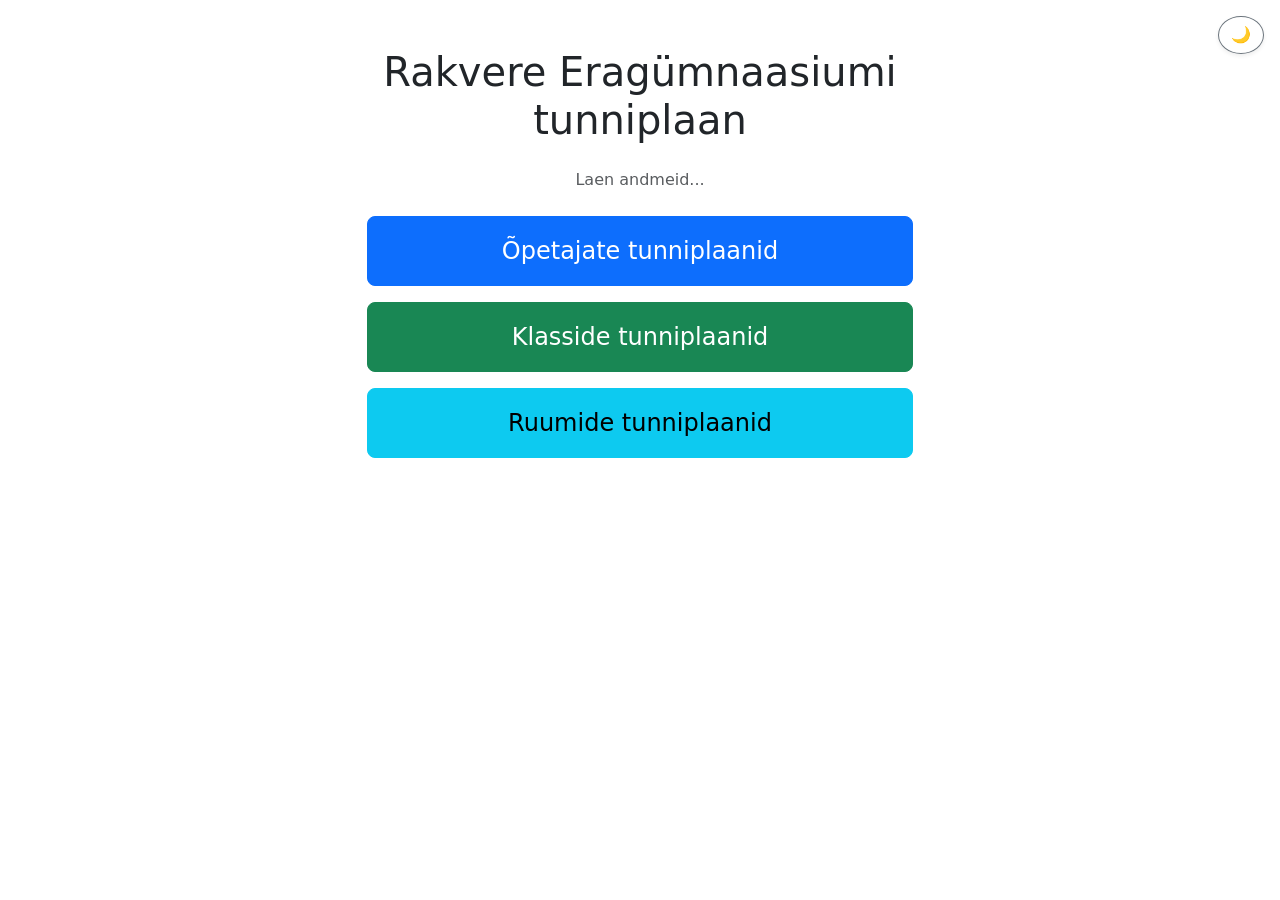
==== docs/index.html @ 477e6d08 "Rename index.html to index.html" ====
<!DOCTYPE html>
<html lang="et" id="html-root" data-bs-theme="light">
<head>
    <meta charset="UTF-8">
    <meta name="viewport" content="width=device-width, initial-scale=1.0">
    <title>Rakvere Eragümnaasiumi tunniplaan</title>
    <link href="https://cdn.jsdelivr.net/npm/bootstrap@5.3.3/dist/css/bootstrap.min.css" rel="stylesheet">
    <link href="./assets/css/style.css" rel="stylesheet">
    <style>
        body {
            transition: background-color 0.3s, color 0.3s;
        }
    </style>
</head>
<body class="container mt-5">

    <div class="position-absolute top-0 end-0 p-3" style="z-index: 1050;">
        <button class="btn btn-outline-secondary rounded-circle shadow-sm" id="theme-toggle" title="Vaheta teemat (Dark/Light)">
            <span id="theme-icon">🌙</span>
        </button>
    </div>

    <div class="row justify-content-center">
        <div class="col-md-6 text-center">

            <h1 class="mb-4">Rakvere Eragümnaasiumi tunniplaan</h1>

            <p class="text-muted mb-4" id="last-updated-text">Laen andmeid...</p>

            <div class="d-grid gap-3" id="main-menu">
                <a href="./opetajad.html" class="btn btn-primary btn-lg fs-4 py-3">
                    Õpetajate tunniplaanid
                </a>
                <a href="./klassid.html" class="btn btn-success btn-lg fs-4 py-3">
                    Klasside tunniplaanid
                </a>
                <a href="./ruumid.html" class="btn btn-info btn-lg fs-4 py-3">
                    Ruumide tunniplaanid
                </a>
            </div>

            <div id="home-error" class="alert alert-danger mt-4 d-none" role="alert">
                Tunniplaani andmeid ei õnnestunud laadida.
            </div>

        </div>
    </div>

    <script src="https://cdn.jsdelivr.net/npm/bootstrap@5.3.3/dist/js/bootstrap.bundle.min.js"></script>
    <script src="./assets/js/app.js"></script>
    <script>
        document.addEventListener('DOMContentLoaded', async () => {
            initTheme();

            const data = await loadTimetableData();
            const lastUpdatedEl = document.getElementById('last-updated-text');
            const errorEl = document.getElementById('home-error');

            if (!data) {
                lastUpdatedEl.textContent = 'Andmed puuduvad.';
                errorEl.classList.remove('d-none');
                initHomeLogic();
                return;
            }

            const lastUpdated = data.meta?.last_updated || 'Teadmata';
            lastUpdatedEl.textContent = `Plaani viimane uuendus: ${lastUpdated}`;

            initHomeLogic();
        });
    </script>
</body>
</html>
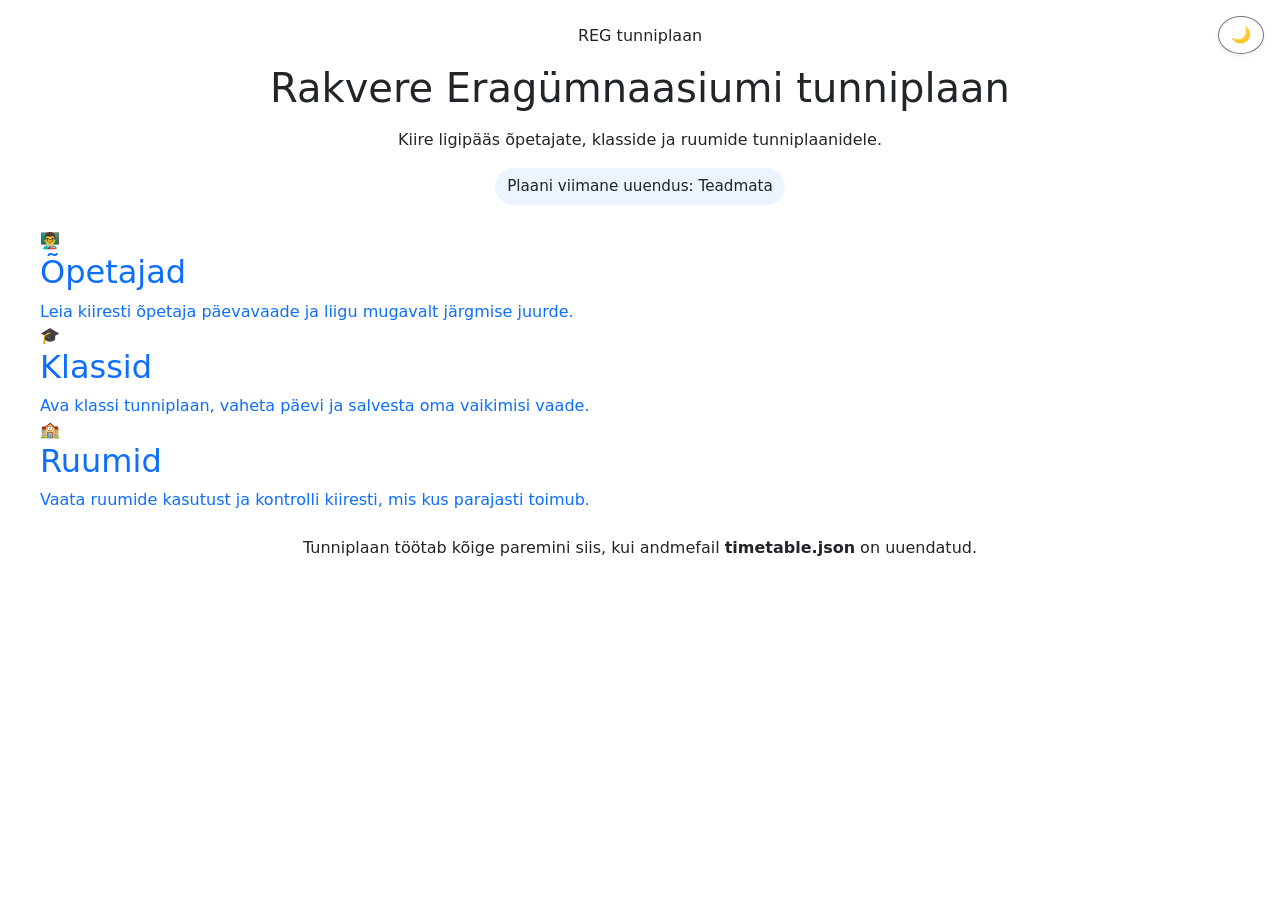
==== commit 7d6663c0: "Update index.html" ====
--- a/docs/index.html
+++ b/docs/index.html
@@ -6,44 +6,67 @@
     <title>Rakvere Eragümnaasiumi tunniplaan</title>
     <link href="https://cdn.jsdelivr.net/npm/bootstrap@5.3.3/dist/css/bootstrap.min.css" rel="stylesheet">
     <link href="./assets/css/style.css" rel="stylesheet">
-    <style>
-        body {
-            transition: background-color 0.3s, color 0.3s;
-        }
-    </style>
 </head>
-<body class="container mt-5">
+<body class="container-fluid py-3 py-md-4">
 
-    <div class="position-absolute top-0 end-0 p-3" style="z-index: 1050;">
+    <div class="position-fixed top-0 end-0 p-3" style="z-index: 1050;">
         <button class="btn btn-outline-secondary rounded-circle shadow-sm" id="theme-toggle" title="Vaheta teemat (Dark/Light)">
             <span id="theme-icon">🌙</span>
         </button>
     </div>
 
-    <div class="row justify-content-center">
-        <div class="col-md-6 text-center">
+    <div class="page-shell">
 
-            <h1 class="mb-4">Rakvere Eragümnaasiumi tunniplaan</h1>
+        <div class="home-hero-card mb-4">
+            <div class="home-hero-banner">
+                <div class="d-flex flex-column align-items-center text-center">
+                    <div class="home-badge mb-3">REG tunniplaan</div>
+                    <h1 class="home-title mb-3">Rakvere Eragümnaasiumi tunniplaan</h1>
+                    <p class="home-subtitle mb-3">
+                        Kiire ligipääs õpetajate, klasside ja ruumide tunniplaanidele.
+                    </p>
 
-            <p class="text-muted mb-4" id="last-updated-text">Laen andmeid...</p>
+                    <div id="last-updated-text" class="meta-chip">
+                        Laen andmeid...
+                    </div>
+                </div>
+            </div>
+        </div>
 
-            <div class="d-grid gap-3" id="main-menu">
-                <a href="./opetajad.html" class="btn btn-primary btn-lg fs-4 py-3">
-                    Õpetajate tunniplaanid
-                </a>
-                <a href="./klassid.html" class="btn btn-success btn-lg fs-4 py-3">
-                    Klasside tunniplaanid
-                </a>
-                <a href="./ruumid.html" class="btn btn-info btn-lg fs-4 py-3">
-                    Ruumide tunniplaanid
-                </a>
-            </div>
+        <div id="home-error" class="alert alert-danger d-none mb-4" role="alert">
+            Tunniplaani andmeid ei õnnestunud laadida.
+        </div>
 
-            <div id="home-error" class="alert alert-danger mt-4 d-none" role="alert">
-                Tunniplaani andmeid ei õnnestunud laadida.
-            </div>
+        <div id="main-menu" class="home-menu-grid">
+            <a href="./opetajad.html" class="home-nav-card card-teachers text-decoration-none">
+                <div class="home-nav-icon">👨‍🏫</div>
+                <div class="home-nav-content">
+                    <h2 class="home-nav-title">Õpetajad</h2>
+                    <p class="home-nav-text mb-0">Leia kiiresti õpetaja päevavaade ja liigu mugavalt järgmise juurde.</p>
+                </div>
+            </a>
 
+            <a href="./klassid.html" class="home-nav-card card-classes text-decoration-none">
+                <div class="home-nav-icon">🎓</div>
+                <div class="home-nav-content">
+                    <h2 class="home-nav-title">Klassid</h2>
+                    <p class="home-nav-text mb-0">Ava klassi tunniplaan, vaheta päevi ja salvesta oma vaikimisi vaade.</p>
+                </div>
+            </a>
+
+            <a href="./ruumid.html" class="home-nav-card card-rooms text-decoration-none">
+                <div class="home-nav-icon">🏫</div>
+                <div class="home-nav-content">
+                    <h2 class="home-nav-title">Ruumid</h2>
+                    <p class="home-nav-text mb-0">Vaata ruumide kasutust ja kontrolli kiiresti, mis kus parajasti toimub.</p>
+                </div>
+            </a>
         </div>
+
+        <div class="home-footer-note text-center mt-4">
+            Tunniplaan töötab kõige paremini siis, kui andmefail <strong>timetable.json</strong> on uuendatud.
+        </div>
+
     </div>
 
     <script src="https://cdn.jsdelivr.net/npm/bootstrap@5.3.3/dist/js/bootstrap.bundle.min.js"></script>
--- a/docs/assets/css/style.css
+++ b/docs/assets/css/style.css
@@ -0,0 +1,382 @@
+body {
+    background-color: var(--bs-body-bg);
+    color: var(--bs-body-color);
+    transition: background-color 0.3s ease, color 0.3s ease;
+}
+
+[data-bs-theme="dark"] .navbar-light.bg-light {
+    background-color: #212529 !important;
+    border-bottom: 1px solid #373b3e;
+}
+
+[data-bs-theme="dark"] .navbar-light .navbar-brand,
+[data-bs-theme="dark"] .navbar-light .nav-link {
+    color: #e9ecef !important;
+}
+
+[data-bs-theme="dark"] .navbar-toggler-icon {
+    filter: invert(1) grayscale(100%) brightness(200%);
+}
+
+[data-bs-theme="dark"] .navbar-toggler {
+    border-color: rgba(255,255,255,0.5);
+}
+
+[data-bs-theme="dark"] .table-light th {
+    background-color: #2c3034 !important;
+    color: #fff !important;
+    border-color: #373b3e;
+}
+
+[data-bs-theme="dark"] .card-header.bg-light {
+    background-color: #2c3034 !important;
+    color: #e9ecef !important;
+    border-bottom: 1px solid #373b3e;
+}
+
+[data-bs-theme="dark"] .card {
+    background-color: #212529;
+    border-color: #373b3e;
+}
+
+#search-results {
+    position: absolute;
+    width: 100%;
+    z-index: 1000;
+    max-height: 300px;
+    overflow-y: auto;
+    border-top: none;
+    background: var(--bs-body-bg);
+    border: 1px solid rgba(0,0,0,.125);
+    border-radius: 0 0 .25rem .25rem;
+}
+
+[data-bs-theme="dark"] #search-results {
+    background: #2b3035;
+    border-color: #495057;
+}
+
+[data-bs-theme="dark"] #search-results .list-group-item {
+    background-color: #2b3035;
+    color: #dee2e6;
+    border-color: #495057;
+}
+
+[data-bs-theme="dark"] #search-results .list-group-item:hover,
+[data-bs-theme="dark"] #search-results .list-group-item.active {
+    background-color: #0d6efd;
+    color: #fff;
+}
+
+.current-lesson {
+    border-left: 5px solid var(--bs-primary) !important;
+}
+
+[data-bs-theme="dark"] .current-lesson .card-body,
+[data-bs-theme="dark"] .current-lesson .card-header,
+[data-bs-theme="dark"] .current-lesson .lesson-row {
+    background-color: rgba(13, 110, 253, 0.2) !important;
+}
+
+[data-bs-theme="light"] .current-lesson .card-body,
+[data-bs-theme="light"] .current-lesson .card-header,
+[data-bs-theme="light"] .current-lesson .lesson-row {
+    background-color: var(--bs-primary-bg-subtle) !important;
+}
+
+.lesson-row.current-lesson td {
+    background-color: inherit !important;
+}
+
+.title-container {
+    display: flex;
+    justify-content: space-between;
+    align-items: center;
+    gap: 1rem;
+}
+
+.title-container h2 {
+    margin-bottom: 0;
+    flex-grow: 1;
+}
+
+.title-nav {
+    flex-shrink: 0;
+}
+
+@media print {
+    .no-print {
+        display: none !important;
+    }
+
+    body {
+        margin: 0;
+        padding: 0;
+        background-color: #fff !important;
+        color: #000 !important;
+        -webkit-print-color-adjust: exact !important;
+        print-color-adjust: exact !important;
+    }
+
+    .container-fluid {
+        padding: 0 !important;
+    }
+
+    .print-table th, .print-table td {
+        font-size: 8pt;
+        border: 1px solid #666 !important;
+        color: #000 !important;
+    }
+
+    tr {
+        page-break-inside: avoid;
+    }
+
+    .lesson-block {
+        border: none;
+        padding: 0;
+    }
+
+    @page {
+        margin: 1cm;
+    }
+}
+
+.print-table {
+    table-layout: fixed;
+    width: 100%;
+    border-collapse: collapse;
+}
+
+.print-table th, .print-table td {
+    border: 1px solid #666;
+    padding: 0.25rem;
+    text-align: left;
+    vertical-align: top;
+    height: auto;
+    min-height: 40px;
+    word-wrap: break-word;
+    font-size: 0.9rem;
+}
+
+.print-table th:first-child,
+.print-table td:first-child {
+    width: 12%;
+    text-align: center;
+    vertical-align: middle;
+    background-color: #f8f9fa;
+}
+
+.print-table th:not(:first-child),
+.print-table td:not(:first-child) {
+    width: 17.6%;
+}
+
+.lesson-block {
+    font-size: 0.85rem;
+    margin-bottom: 4px;
+    padding: 4px;
+    border-radius: 4px;
+    background-color: #fff;
+    border: 1px solid #eee;
+    color: #000;
+}
+
+.lesson-block:last-child {
+    margin-bottom: 0;
+}
+.page-shell {
+    max-width: 1200px;
+    margin: 0 auto;
+}
+
+.topbar-card,
+.hero-card,
+.section-card,
+.mobile-card-wrap {
+    border: 1px solid rgba(0,0,0,0.08);
+    border-radius: 1.25rem;
+    box-shadow: 0 10px 30px rgba(0,0,0,0.06);
+    background: var(--bs-body-bg);
+}
+
+[data-bs-theme="dark"] .topbar-card,
+[data-bs-theme="dark"] .hero-card,
+[data-bs-theme="dark"] .section-card,
+[data-bs-theme="dark"] .mobile-card-wrap {
+    border-color: rgba(255,255,255,0.08);
+    box-shadow: 0 10px 30px rgba(0,0,0,0.22);
+}
+
+.hero-card {
+    overflow: hidden;
+}
+
+.hero-banner {
+    background:
+        radial-gradient(circle at top right, rgba(13,110,253,0.22), transparent 35%),
+        radial-gradient(circle at bottom left, rgba(25,135,84,0.16), transparent 35%),
+        linear-gradient(135deg, rgba(13,110,253,0.08), rgba(13,110,253,0.02));
+    padding: 1.25rem 1.25rem 1rem;
+}
+
+.hero-title-row {
+    display: grid;
+    grid-template-columns: auto 1fr auto;
+    gap: 0.75rem;
+    align-items: center;
+}
+
+.hero-nav-btn {
+    width: 48px;
+    height: 48px;
+    border-radius: 999px;
+    display: inline-flex;
+    align-items: center;
+    justify-content: center;
+    font-size: 1.25rem;
+    text-decoration: none;
+}
+
+.hero-title {
+    margin: 0;
+    font-size: clamp(1.35rem, 2.4vw, 2.15rem);
+    line-height: 1.15;
+    font-weight: 700;
+}
+
+.hero-subtitle {
+    margin-top: 0.5rem;
+    color: var(--bs-secondary-color);
+}
+
+.meta-chip {
+    display: inline-flex;
+    align-items: center;
+    gap: 0.45rem;
+    padding: 0.45rem 0.75rem;
+    border-radius: 999px;
+    background: rgba(13,110,253,0.08);
+    color: var(--bs-body-color);
+    font-size: 0.95rem;
+}
+
+.toolbar-grid {
+    display: grid;
+    grid-template-columns: 1fr auto;
+    gap: 1rem;
+    align-items: center;
+}
+
+.day-scroll {
+    display: flex;
+    gap: 0.5rem;
+    flex-wrap: wrap;
+}
+
+.action-row {
+    display: flex;
+    gap: 0.5rem;
+    flex-wrap: wrap;
+    justify-content: flex-end;
+}
+
+.action-row .btn {
+    border-radius: 999px;
+}
+
+.desktop-table-wrap {
+    padding: 0.5rem;
+}
+
+.desktop-table-wrap table {
+    margin-bottom: 0;
+}
+
+.desktop-table-wrap thead th {
+    position: sticky;
+    top: 0;
+    z-index: 2;
+}
+
+.desktop-table-wrap td,
+.desktop-table-wrap th {
+    vertical-align: middle;
+}
+
+.mobile-list {
+    display: grid;
+    gap: 1rem;
+}
+
+.mobile-card-wrap {
+    overflow: hidden;
+}
+
+.mobile-section-title {
+    font-size: 0.95rem;
+    color: var(--bs-secondary-color);
+    margin-bottom: 0.75rem;
+    font-weight: 600;
+    letter-spacing: 0.02em;
+    text-transform: uppercase;
+}
+
+.helper-note {
+    font-size: 0.92rem;
+    color: var(--bs-secondary-color);
+}
+
+.sticky-toolbar {
+    position: sticky;
+    top: 0.75rem;
+    z-index: 20;
+    backdrop-filter: blur(10px);
+}
+
+@media (max-width: 991.98px) {
+    .toolbar-grid {
+        grid-template-columns: 1fr;
+    }
+
+    .action-row {
+        justify-content: flex-start;
+    }
+
+    .hero-title-row {
+        grid-template-columns: auto 1fr auto;
+    }
+
+    .hero-nav-btn {
+        width: 42px;
+        height: 42px;
+    }
+}
+
+@media (max-width: 575.98px) {
+    .hero-banner,
+    .topbar-card,
+    .section-card,
+    .mobile-card-wrap {
+        border-radius: 1rem;
+    }
+
+    .hero-title-row {
+        gap: 0.5rem;
+    }
+
+    .hero-nav-btn {
+        width: 40px;
+        height: 40px;
+        font-size: 1.1rem;
+    }
+
+    .day-scroll {
+        display: grid;
+        grid-template-columns: 1fr 1fr;
+    }
+
+    .day-scroll .btn {
+        width: 100%;
+    }
+}
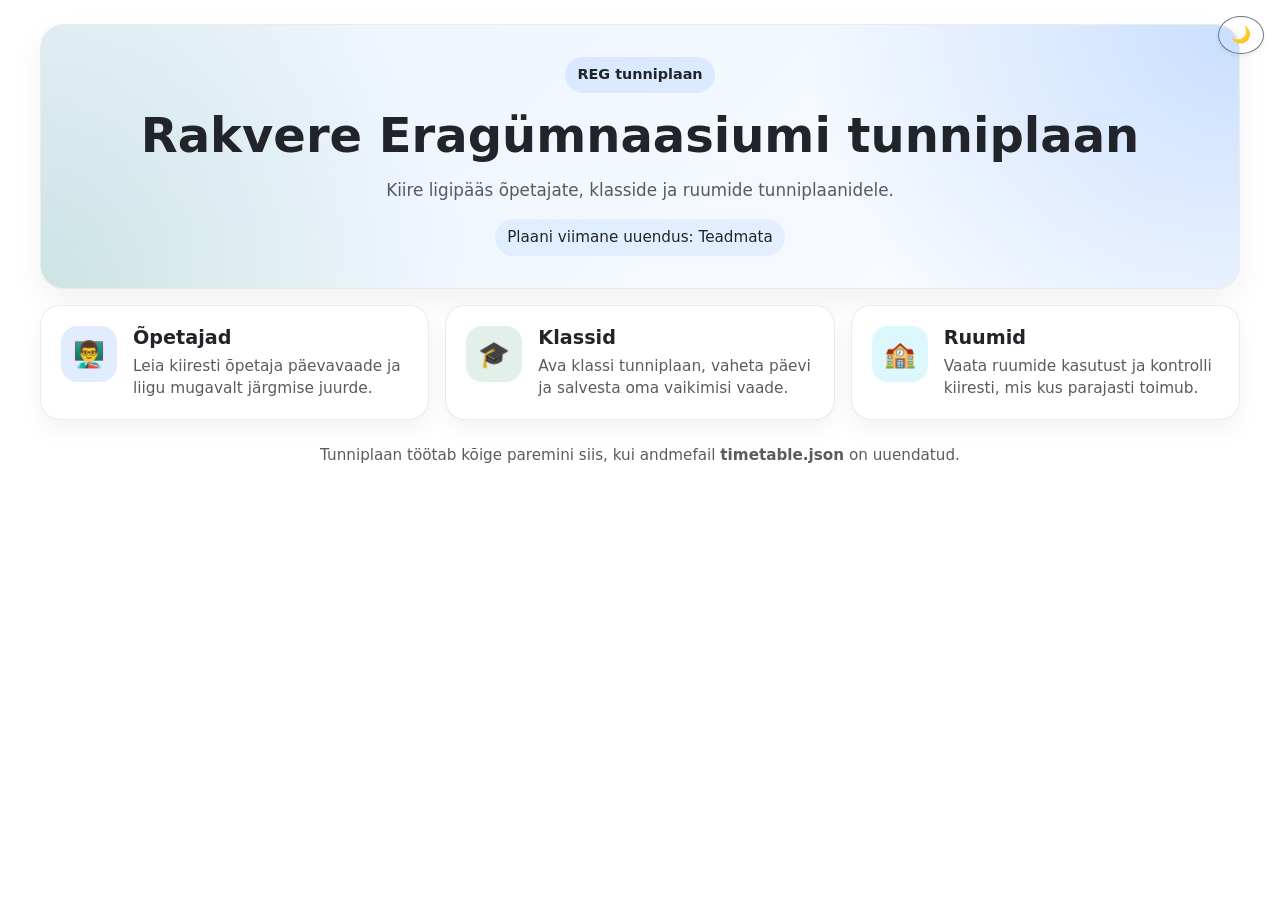
==== commit 34ebe053: "Update index.html" ====
--- a/docs/index.html
+++ b/docs/index.html
@@ -17,7 +17,7 @@
 
     <div class="page-shell">
 
-        <div class="home-hero-card mb-4">
+        <div class="home-hero-card mb-3">
             <div class="home-hero-banner">
                 <div class="d-flex flex-column align-items-center text-center">
                     <div class="home-badge mb-3">REG tunniplaan</div>
@@ -32,6 +32,8 @@
                 </div>
             </div>
         </div>
+
+        <div id="my-timetable-slot" class="mb-3"></div>
 
         <div id="home-error" class="alert alert-danger d-none mb-4" role="alert">
             Tunniplaani andmeid ei õnnestunud laadida.
@@ -70,7 +72,7 @@
     </div>
 
     <script src="https://cdn.jsdelivr.net/npm/bootstrap@5.3.3/dist/js/bootstrap.bundle.min.js"></script>
-    <script src="./assets/js/app.js"></script>
+    <script src="./assets/js/app.js?v=6"></script>
     <script>
         document.addEventListener('DOMContentLoaded', async () => {
             initTheme();
--- a/docs/assets/css/style.css
+++ b/docs/assets/css/style.css
@@ -380,3 +380,576 @@
         width: 100%;
     }
 }
+.home-hero-card {
+    border: 1px solid rgba(0,0,0,0.08);
+    border-radius: 1.5rem;
+    overflow: hidden;
+    background: var(--bs-body-bg);
+    box-shadow: 0 12px 32px rgba(0,0,0,0.06);
+}
+
+[data-bs-theme="dark"] .home-hero-card {
+    border-color: rgba(255,255,255,0.08);
+    box-shadow: 0 12px 32px rgba(0,0,0,0.22);
+}
+
+.home-hero-banner {
+    padding: 2rem 1.25rem;
+    background:
+        radial-gradient(circle at top right, rgba(13,110,253,0.20), transparent 35%),
+        radial-gradient(circle at bottom left, rgba(25,135,84,0.16), transparent 35%),
+        linear-gradient(135deg, rgba(13,110,253,0.08), rgba(13,110,253,0.02));
+}
+
+.home-badge {
+    display: inline-flex;
+    align-items: center;
+    padding: 0.45rem 0.8rem;
+    border-radius: 999px;
+    font-size: 0.9rem;
+    font-weight: 600;
+    background: rgba(13,110,253,0.10);
+    color: var(--bs-body-color);
+}
+
+.home-title {
+    font-size: clamp(1.9rem, 4vw, 3rem);
+    line-height: 1.1;
+    font-weight: 800;
+    margin: 0;
+}
+
+.home-subtitle {
+    max-width: 700px;
+    color: var(--bs-secondary-color);
+    font-size: 1.05rem;
+}
+
+.home-menu-grid {
+    display: grid;
+    grid-template-columns: repeat(3, 1fr);
+    gap: 1rem;
+}
+
+.home-nav-card {
+    display: flex;
+    align-items: flex-start;
+    gap: 1rem;
+    padding: 1.25rem;
+    border-radius: 1.25rem;
+    border: 1px solid rgba(0,0,0,0.08);
+    background: var(--bs-body-bg);
+    color: var(--bs-body-color);
+    box-shadow: 0 10px 24px rgba(0,0,0,0.05);
+    transition: transform 0.18s ease, box-shadow 0.18s ease, border-color 0.18s ease;
+}
+
+.home-nav-card:hover {
+    transform: translateY(-2px);
+    box-shadow: 0 14px 28px rgba(0,0,0,0.08);
+    border-color: rgba(13,110,253,0.28);
+    color: var(--bs-body-color);
+}
+
+[data-bs-theme="dark"] .home-nav-card {
+    border-color: rgba(255,255,255,0.08);
+    box-shadow: 0 10px 24px rgba(0,0,0,0.20);
+}
+
+[data-bs-theme="dark"] .home-nav-card:hover {
+    box-shadow: 0 14px 28px rgba(0,0,0,0.28);
+    border-color: rgba(255,255,255,0.16);
+}
+
+.home-nav-icon {
+    width: 56px;
+    height: 56px;
+    border-radius: 1rem;
+    display: inline-flex;
+    align-items: center;
+    justify-content: center;
+    font-size: 1.6rem;
+    flex-shrink: 0;
+    background: rgba(13,110,253,0.10);
+}
+
+.card-teachers .home-nav-icon {
+    background: rgba(13,110,253,0.12);
+}
+
+.card-classes .home-nav-icon {
+    background: rgba(25,135,84,0.12);
+}
+
+.card-rooms .home-nav-icon {
+    background: rgba(13,202,240,0.14);
+}
+
+.home-nav-content {
+    min-width: 0;
+}
+
+.home-nav-title {
+    font-size: 1.2rem;
+    font-weight: 700;
+    margin-bottom: 0.35rem;
+}
+
+.home-nav-text {
+    color: var(--bs-secondary-color);
+    line-height: 1.45;
+    font-size: 0.96rem;
+}
+
+.home-footer-note {
+    color: var(--bs-secondary-color);
+    font-size: 0.95rem;
+}
+
+@media (max-width: 991.98px) {
+    .home-menu-grid {
+        grid-template-columns: 1fr;
+    }
+
+    .home-hero-banner {
+        padding: 1.5rem 1rem;
+    }
+}
+
+@media (max-width: 575.98px) {
+    .home-nav-card {
+        padding: 1rem;
+        border-radius: 1rem;
+    }
+
+    .home-nav-icon {
+        width: 48px;
+        height: 48px;
+        font-size: 1.35rem;
+        border-radius: 0.85rem;
+    }
+
+    .home-title {
+        font-size: 1.8rem;
+    }
+
+    .home-subtitle {
+        font-size: 0.98rem;
+    }
+}
+
+.search-topbar-card,
+.search-hero-card,
+.search-panel-card {
+    border: 1px solid rgba(0,0,0,0.08);
+    border-radius: 1.25rem;
+    background: var(--bs-body-bg);
+    box-shadow: 0 10px 30px rgba(0,0,0,0.06);
+}
+
+[data-bs-theme="dark"] .search-topbar-card,
+[data-bs-theme="dark"] .search-hero-card,
+[data-bs-theme="dark"] .search-panel-card {
+    border-color: rgba(255,255,255,0.08);
+    box-shadow: 0 10px 30px rgba(0,0,0,0.22);
+}
+
+.search-hero-card {
+    overflow: hidden;
+}
+
+.search-hero-banner {
+    padding: 2rem 1.25rem;
+    background:
+        radial-gradient(circle at top right, rgba(13,110,253,0.18), transparent 35%),
+        radial-gradient(circle at bottom left, rgba(25,135,84,0.12), transparent 35%),
+        linear-gradient(135deg, rgba(13,110,253,0.08), rgba(13,110,253,0.02));
+}
+
+.banner-teachers {
+    background:
+        radial-gradient(circle at top right, rgba(13,110,253,0.22), transparent 35%),
+        radial-gradient(circle at bottom left, rgba(13,110,253,0.10), transparent 35%),
+        linear-gradient(135deg, rgba(13,110,253,0.08), rgba(13,110,253,0.02));
+}
+
+.banner-classes {
+    background:
+        radial-gradient(circle at top right, rgba(25,135,84,0.22), transparent 35%),
+        radial-gradient(circle at bottom left, rgba(25,135,84,0.10), transparent 35%),
+        linear-gradient(135deg, rgba(25,135,84,0.08), rgba(25,135,84,0.02));
+}
+
+.banner-rooms {
+    background:
+        radial-gradient(circle at top right, rgba(13,202,240,0.25), transparent 35%),
+        radial-gradient(circle at bottom left, rgba(13,202,240,0.12), transparent 35%),
+        linear-gradient(135deg, rgba(13,202,240,0.08), rgba(13,202,240,0.02));
+}
+
+.search-icon-circle {
+    width: 72px;
+    height: 72px;
+    margin: 0 auto;
+    border-radius: 1.25rem;
+    display: inline-flex;
+    align-items: center;
+    justify-content: center;
+    font-size: 2rem;
+    background: rgba(255,255,255,0.5);
+    backdrop-filter: blur(6px);
+}
+
+[data-bs-theme="dark"] .search-icon-circle {
+    background: rgba(255,255,255,0.08);
+}
+
+.search-page-title {
+    font-size: clamp(1.8rem, 3.5vw, 2.6rem);
+    line-height: 1.1;
+    font-weight: 800;
+    margin: 0;
+}
+
+.search-page-subtitle {
+    max-width: 720px;
+    margin-left: auto;
+    margin-right: auto;
+    color: var(--bs-secondary-color);
+    font-size: 1.02rem;
+}
+
+.search-panel-title {
+    font-size: 1.15rem;
+    font-weight: 700;
+}
+
+.search-panel-text {
+    color: var(--bs-secondary-color);
+}
+
+.search-input-wrap {
+    position: relative;
+}
+
+.search-input-icon {
+    position: absolute;
+    left: 16px;
+    top: 50%;
+    transform: translateY(-50%);
+    font-size: 1rem;
+    opacity: 0.7;
+    pointer-events: none;
+}
+
+.search-input-modern {
+    padding-left: 2.8rem;
+    border-radius: 1rem;
+    border: 1px solid rgba(0,0,0,0.12);
+    box-shadow: none;
+}
+
+.search-input-modern:focus {
+    border-color: rgba(13,110,253,0.45);
+    box-shadow: 0 0 0 0.25rem rgba(13,110,253,0.12);
+}
+
+[data-bs-theme="dark"] .search-input-modern {
+    border-color: rgba(255,255,255,0.12);
+    background-color: var(--bs-body-bg);
+    color: var(--bs-body-color);
+}
+
+.search-helper-note {
+    color: var(--bs-secondary-color);
+    font-size: 0.95rem;
+}
+
+#search-results {
+    margin-top: 0.4rem;
+    border-radius: 1rem;
+    overflow: hidden;
+}
+
+#search-results .list-group-item {
+    padding: 0.9rem 1rem;
+    border-left: none;
+    border-right: none;
+}
+
+#search-results .list-group-item:first-child {
+    border-top: none;
+}
+
+#search-results .list-group-item:last-child {
+    border-bottom: none;
+}
+
+@media (max-width: 991.98px) {
+    .search-hero-banner {
+        padding: 1.5rem 1rem;
+    }
+}
+
+@media (max-width: 575.98px) {
+    .search-topbar-card,
+    .search-hero-card,
+    .search-panel-card {
+        border-radius: 1rem;
+    }
+
+    .search-icon-circle {
+        width: 60px;
+        height: 60px;
+        font-size: 1.6rem;
+        border-radius: 1rem;
+    }
+
+    .search-page-title {
+        font-size: 1.7rem;
+    }
+
+    .search-page-subtitle {
+        font-size: 0.97rem;
+    }
+
+    .search-input-modern {
+        border-radius: 0.9rem;
+    }
+}
+.search-result-row {
+    display: flex;
+    align-items: center;
+    justify-content: space-between;
+    gap: 0.75rem;
+}
+
+.search-result-main {
+    min-width: 0;
+}
+
+.search-result-title {
+    font-weight: 700;
+    line-height: 1.2;
+}
+
+.search-result-sub {
+    margin-top: 0.2rem;
+    font-size: 0.88rem;
+    color: var(--bs-secondary-color);
+}
+
+.search-result-badge {
+    flex-shrink: 0;
+    padding: 0.35rem 0.65rem;
+    border-radius: 999px;
+    font-size: 0.8rem;
+    font-weight: 600;
+    background: rgba(13,110,253,0.10);
+    color: var(--bs-body-color);
+}
+
+.search-empty-state {
+    color: var(--bs-secondary-color);
+    font-size: 0.95rem;
+    text-align: center;
+    padding: 1rem;
+}
+
+.print-page-shell {
+    max-width: 1400px;
+    margin: 0 auto;
+}
+
+.print-toolbar-card,
+.print-hero-card,
+.print-table-card {
+    border: 1px solid rgba(0,0,0,0.08);
+    border-radius: 1.25rem;
+    background: var(--bs-body-bg);
+    box-shadow: 0 10px 30px rgba(0,0,0,0.06);
+}
+
+[data-bs-theme="dark"] .print-toolbar-card,
+[data-bs-theme="dark"] .print-hero-card,
+[data-bs-theme="dark"] .print-table-card {
+    border-color: rgba(255,255,255,0.08);
+    box-shadow: 0 10px 30px rgba(0,0,0,0.22);
+}
+
+.print-hero-card {
+    overflow: hidden;
+}
+
+.print-hero-banner {
+    padding: 2rem 1.25rem;
+    background:
+        radial-gradient(circle at top right, rgba(13,110,253,0.20), transparent 35%),
+        radial-gradient(circle at bottom left, rgba(25,135,84,0.14), transparent 35%),
+        linear-gradient(135deg, rgba(13,110,253,0.08), rgba(13,110,253,0.02));
+}
+
+.print-badge {
+    display: inline-flex;
+    align-items: center;
+    padding: 0.45rem 0.8rem;
+    border-radius: 999px;
+    font-size: 0.9rem;
+    font-weight: 600;
+    background: rgba(13,110,253,0.10);
+    color: var(--bs-body-color);
+}
+
+.print-title {
+    font-size: clamp(1.7rem, 3.4vw, 2.5rem);
+    line-height: 1.1;
+    font-weight: 800;
+    margin: 0;
+}
+
+.print-subtitle {
+    color: var(--bs-secondary-color);
+    font-size: 1rem;
+}
+
+.print-note {
+    color: var(--bs-secondary-color);
+    font-size: 0.92rem;
+}
+
+.print-table-card {
+    overflow: hidden;
+}
+
+.print-table {
+    table-layout: fixed;
+    width: 100%;
+    border-collapse: collapse;
+}
+
+.print-table th,
+.print-table td {
+    border: 1px solid #666;
+    padding: 0.35rem;
+    text-align: left;
+    vertical-align: top;
+    word-wrap: break-word;
+    font-size: 0.92rem;
+}
+
+.print-table th:first-child,
+.print-table td:first-child {
+    width: 12%;
+    text-align: center;
+    vertical-align: middle;
+}
+
+.print-table th:not(:first-child),
+.print-table td:not(:first-child) {
+    width: 17.6%;
+}
+
+.print-period-cell {
+    white-space: nowrap;
+}
+
+.print-time-range {
+    margin-top: 0.2rem;
+    font-size: 0.82rem;
+    color: var(--bs-secondary-color);
+}
+
+.lesson-block {
+    font-size: 0.85rem;
+    margin-bottom: 0.45rem;
+    padding: 0.45rem;
+    border-radius: 0.65rem;
+    background-color: #fff;
+    border: 1px solid #eee;
+    color: #000;
+}
+
+.lesson-block:last-child {
+    margin-bottom: 0;
+}
+
+.lesson-subject {
+    font-weight: 700;
+    line-height: 1.2;
+}
+
+.lesson-meta-row {
+    display: flex;
+    justify-content: space-between;
+    gap: 0.5rem;
+    margin-top: 0.25rem;
+    color: #444;
+    font-size: 0.82rem;
+}
+
+@media print {
+    .no-print {
+        display: none !important;
+    }
+
+    body {
+        margin: 0;
+        padding: 0;
+        background-color: #fff !important;
+        color: #000 !important;
+        -webkit-print-color-adjust: exact !important;
+        print-color-adjust: exact !important;
+    }
+
+    .print-page-shell {
+        max-width: none;
+    }
+
+    .print-toolbar-card,
+    .print-hero-card,
+    .print-table-card {
+        box-shadow: none !important;
+        border: none !important;
+        border-radius: 0 !important;
+    }
+
+    .print-hero-banner {
+        background: #fff !important;
+        padding: 0 0 0.75rem 0 !important;
+    }
+
+    .print-badge {
+        background: #fff !important;
+        border: 1px solid #666;
+    }
+
+    .print-table th,
+    .print-table td {
+        font-size: 8pt;
+        border: 1px solid #666 !important;
+        color: #000 !important;
+    }
+
+    .print-time-range {
+        color: #000 !important;
+    }
+
+    tr {
+        page-break-inside: avoid;
+    }
+
+    .lesson-block {
+        border: none;
+        padding: 0;
+        border-radius: 0;
+        background: transparent !important;
+    }
+
+    .lesson-meta-row {
+        color: #000 !important;
+    }
+
+    @page {
+        margin: 1cm;
+    }
+}
